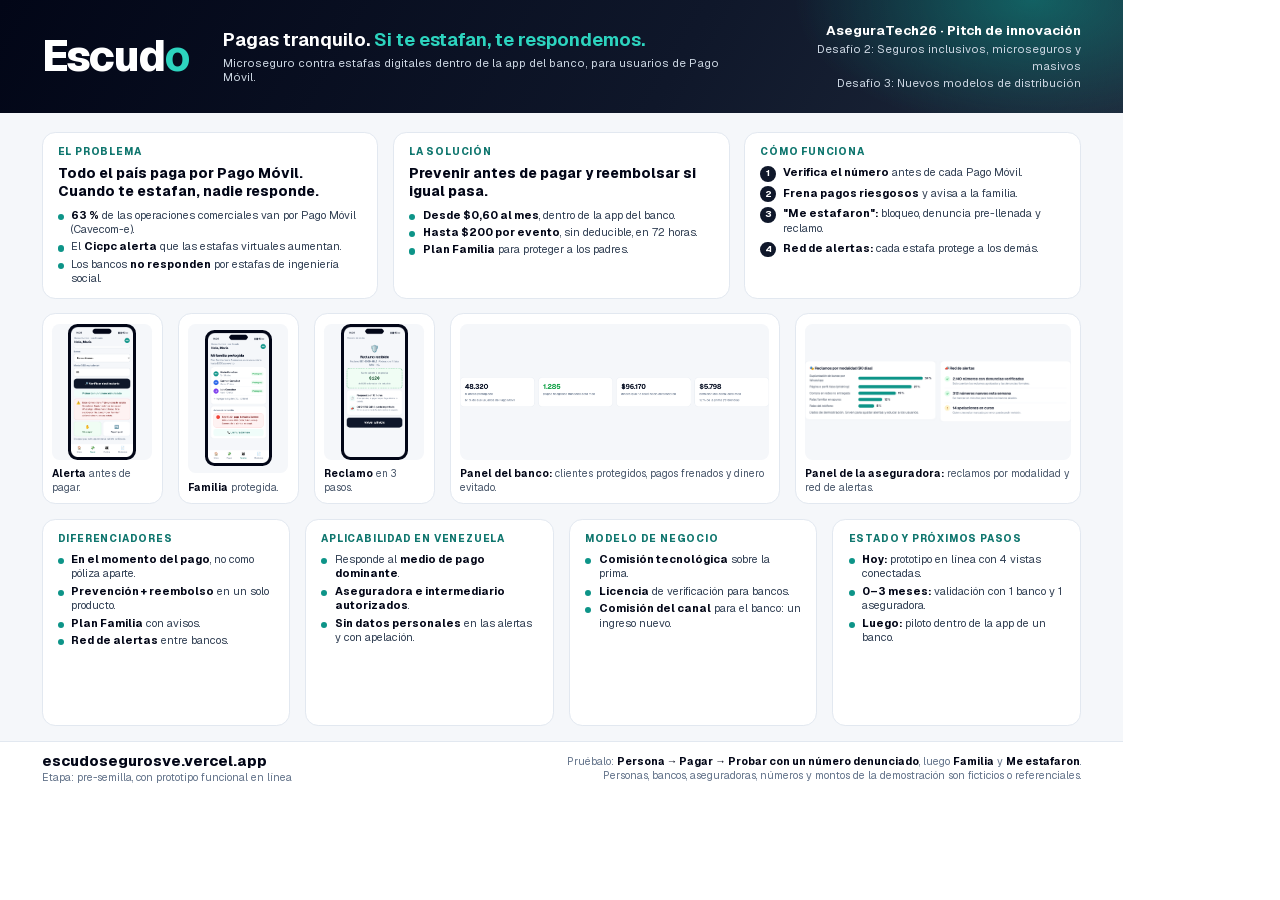
==== postulacion/lamina.html @ 5eb6fcda "Escudo: prototipo y postulación AseguraTech26" ====
<!DOCTYPE html>
<html lang="es">
<head>
<meta charset="utf-8">
<title>Escudo — Lámina resumen · AseguraTech26</title>
<style>
  @font-face { font-family: Geist; src: url(geist.woff2) format("woff2"); font-weight: 100 900; }
  @page { size: 297mm 210mm; margin: 0; }
  :root { --r50: #f0fdfa; --r100: #ccfbf1; --r200: #99f6e4; --r400: #2dd4bf; --r500: #0d9488; --r600: #0f766e; --t950: #020617; --t900: #0f172a; --t500: #64748b; --t200: #e2e8f0; }
  * { box-sizing: border-box; margin: 0; padding: 0; }
  html, body { width: 297mm; height: 210mm; }
  body { font-family: Geist, sans-serif; color: var(--t900); -webkit-print-color-adjust: exact; print-color-adjust: exact; font-size: 8.2pt; line-height: 1.32; }
  .hoja { width: 297mm; height: 210mm; display: grid; grid-template-rows: 30mm 1fr 14mm; overflow: hidden; background: #f5f7fa; }
  header { background: radial-gradient(90mm 50mm at 92% 0%, rgba(13,148,136,.55), transparent 70%), linear-gradient(120deg, #020617 0%, #0f172a 60%, #1e293b 100%); color: #fff; display: flex; align-items: center; padding: 0 11mm; gap: 9mm; }
  .logo { font-size: 32pt; font-weight: 800; letter-spacing: -0.04em; line-height: 1; }
  .logo b { color: var(--r400); }
  .lema { font-size: 14pt; font-weight: 650; line-height: 1.2; }
  .lema span { color: var(--r400); }
  .lema small { display: block; margin-top: 1.5mm; font-size: 8.5pt; font-weight: 400; color: #cbd5e1; }
  .sello { margin-left: auto; text-align: right; font-size: 8.5pt; color: #cbd5e1; line-height: 1.5; }
  .sello b { color: #fff; font-size: 10pt; }
  main { padding: 5mm 11mm 4mm; display: grid; grid-template-columns: 1fr 1fr 1fr; grid-template-rows: auto auto 1fr; gap: 3.8mm; }
  .caja { background: #fff; border-radius: 3.5mm; padding: 3.2mm 4mm; border: 0.3mm solid var(--t200); }
  h2 { font-size: 7.5pt; font-weight: 750; letter-spacing: 0.08em; text-transform: uppercase; color: var(--r600); margin-bottom: 1.8mm; }
  .grande { font-size: 10.4pt; font-weight: 750; line-height: 1.25; color: var(--t950); margin-bottom: 2mm; }
  ul { list-style: none; }
  li { position: relative; padding-left: 3.6mm; margin-top: 0.8mm; color: #334155; }
  li::before { content: ""; position: absolute; left: 0; top: 1.6mm; width: 1.6mm; height: 1.6mm; border-radius: 50%; background: var(--r500); }
  li b { color: var(--t950); }
  ol.pasos { list-style: none; counter-reset: p; }
  ol.pasos li { padding-left: 6mm; margin-top: 1.6mm; }
  ol.pasos li::before { counter-increment: p; content: counter(p); width: 4.2mm; height: 4.2mm; top: 0.1mm; background: var(--t900); color: #fff; font-size: 7pt; font-weight: 700; display: flex; align-items: center; justify-content: center; }
  .capturas { grid-column: 1 / 4; display: grid; grid-template-columns: 0.55fr 0.55fr 0.55fr 1.5fr 1.3fr; gap: 4mm; }
  .captura { background: #fff; border-radius: 3.5mm; border: 0.3mm solid var(--t200); padding: 2.5mm; display: flex; flex-direction: column; }
  .captura .img { flex: 1; border-radius: 2mm; overflow: hidden; background: #f5f7fa; height: 36mm; display: flex; align-items: center; justify-content: center; }
  .captura img { max-width: 100%; max-height: 36mm; display: block; }
  .captura img.tel { border-radius: 2.5mm; border: 0.8mm solid var(--t950); }
  .captura p { margin-top: 2mm; font-size: 7.6pt; color: #475569; }
  .captura p b { color: var(--t950); }
  .fila3 { grid-column: 1 / 4; display: grid; grid-template-columns: repeat(4, 1fr); gap: 4mm; }
  footer { background: #fff; border-top: 0.3mm solid var(--t200); display: flex; align-items: center; gap: 6mm; padding: 0 11mm; font-size: 8pt; color: var(--t500); }
  footer .url { font-size: 11pt; font-weight: 750; color: var(--t950); }
  footer .demo { margin-left: auto; text-align: right; }
  footer b { color: var(--t950); }
</style>
</head>
<body>
<div class="hoja">
  <header>
    <div class="logo">Escud<b>o</b></div>
    <div class="lema">Pagas tranquilo. <span>Si te estafan, te respondemos.</span>
      <small>Microseguro contra estafas digitales dentro de la app del banco, para usuarios de Pago Móvil.</small></div>
    <div class="sello"><b>AseguraTech26 · Pitch de innovación</b><br>Desafío 2: Seguros inclusivos, microseguros y masivos<br>Desafío 3: Nuevos modelos de distribución</div>
  </header>
  <main>
    <div class="caja">
      <h2>El problema</h2>
      <div class="grande">Todo el país paga por Pago Móvil. Cuando te estafan, nadie responde.</div>
      <ul>
        <li><b>63 %</b> de las operaciones comerciales van por Pago Móvil (Cavecom-e).</li>
        <li>El <b>Cicpc alerta</b> que las estafas virtuales aumentan.</li>
        <li>Los bancos <b>no responden</b> por estafas de ingeniería social.</li>
      </ul>
    </div>
    <div class="caja">
      <h2>La solución</h2>
      <div class="grande">Prevenir antes de pagar y reembolsar si igual pasa.</div>
      <ul>
        <li><b>Desde $0,60 al mes</b>, dentro de la app del banco.</li>
        <li><b>Hasta $200 por evento</b>, sin deducible, en 72 horas.</li>
        <li><b>Plan Familia</b> para proteger a los padres.</li>
      </ul>
    </div>
    <div class="caja">
      <h2>Cómo funciona</h2>
      <ol class="pasos">
        <li><b>Verifica el número</b> antes de cada Pago Móvil.</li>
        <li><b>Frena pagos riesgosos</b> y avisa a la familia.</li>
        <li><b>"Me estafaron":</b> bloqueo, denuncia pre-llenada y reclamo.</li>
        <li><b>Red de alertas:</b> cada estafa protege a los demás.</li>
      </ol>
    </div>
    <div class="capturas">
      <div class="captura"><div class="img"><img class="tel" src="img/tel-alerta.png"></div><p><b>Alerta</b> antes de pagar.</p></div>
      <div class="captura"><div class="img"><img class="tel" src="img/tel-familia.png"></div><p><b>Familia</b> protegida.</p></div>
      <div class="captura"><div class="img"><img class="tel" src="img/tel-enviado.png"></div><p><b>Reclamo</b> en 3 pasos.</p></div>
      <div class="captura"><div class="img"><img src="img/banco-kpis.png"></div><p><b>Panel del banco:</b> clientes protegidos, pagos frenados y dinero evitado.</p></div>
      <div class="captura"><div class="img"><img src="img/ase-graficos.png"></div><p><b>Panel de la aseguradora:</b> reclamos por modalidad y red de alertas.</p></div>
    </div>
    <div class="fila3">
      <div class="caja">
        <h2>Diferenciadores</h2>
        <ul>
          <li><b>En el momento del pago</b>, no como póliza aparte.</li>
          <li><b>Prevención + reembolso</b> en un solo producto.</li>
          <li><b>Plan Familia</b> con avisos.</li>
          <li><b>Red de alertas</b> entre bancos.</li>
        </ul>
      </div>
      <div class="caja">
        <h2>Aplicabilidad en Venezuela</h2>
        <ul>
          <li>Responde al <b>medio de pago dominante</b>.</li>
          <li><b>Aseguradora e intermediario autorizados</b>.</li>
          <li><b>Sin datos personales</b> en las alertas y con apelación.</li>
        </ul>
      </div>
      <div class="caja">
        <h2>Modelo de negocio</h2>
        <ul>
          <li><b>Comisión tecnológica</b> sobre la prima.</li>
          <li><b>Licencia</b> de verificación para bancos.</li>
          <li><b>Comisión del canal</b> para el banco: un ingreso nuevo.</li>
        </ul>
      </div>
      <div class="caja">
        <h2>Estado y próximos pasos</h2>
        <ul>
          <li><b>Hoy:</b> prototipo en línea con 4 vistas conectadas.</li>
          <li><b>0–3 meses:</b> validación con 1 banco y 1 aseguradora.</li>
          <li><b>Luego:</b> piloto dentro de la app de un banco.</li>
        </ul>
      </div>
    </div>
  </main>
  <footer>
    <div><div class="url">escudosegurosve.vercel.app</div>Etapa: pre-semilla, con prototipo funcional en línea</div>
    <div class="demo">Pruébalo: <b>Persona → Pagar → Probar con un número denunciado</b>, luego <b>Familia</b> y <b>Me estafaron</b>.<br>Personas, bancos, aseguradoras, números y montos de la demostración son ficticios o referenciales.</div>
  </footer>
</div>
</body>
</html>
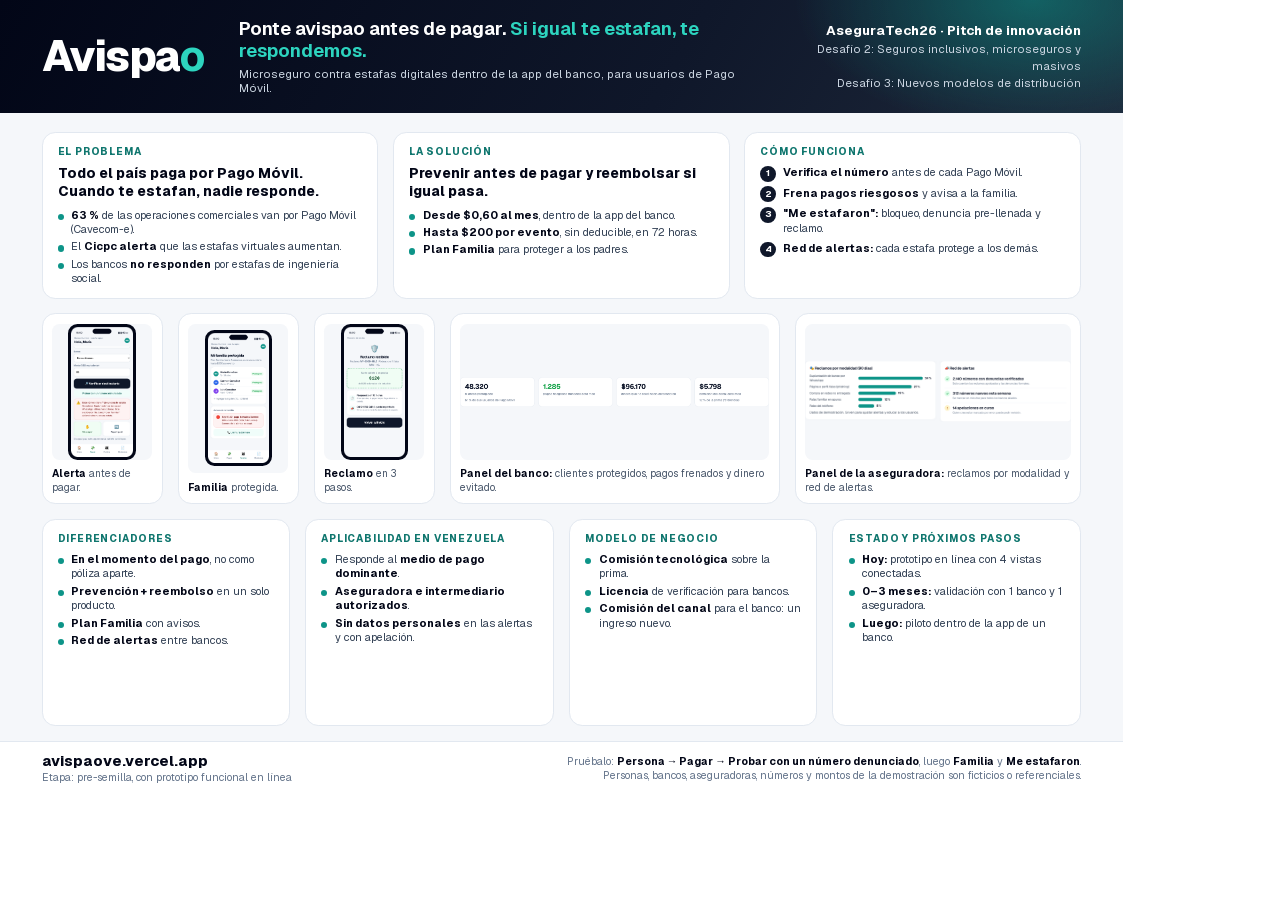
==== commit 3e05b9d7: "Nuevo nombre: Avispao" ====
--- a/postulacion/lamina.html
+++ b/postulacion/lamina.html
@@ -2,7 +2,7 @@
 <html lang="es">
 <head>
 <meta charset="utf-8">
-<title>Escudo — Lámina resumen · AseguraTech26</title>
+<title>Avispao — Lámina resumen · AseguraTech26</title>
 <style>
   @font-face { font-family: Geist; src: url(geist.woff2) format("woff2"); font-weight: 100 900; }
   @page { size: 297mm 210mm; margin: 0; }
@@ -47,8 +47,8 @@
 <body>
 <div class="hoja">
   <header>
-    <div class="logo">Escud<b>o</b></div>
-    <div class="lema">Pagas tranquilo. <span>Si te estafan, te respondemos.</span>
+    <div class="logo">Avispa<b>o</b></div>
+    <div class="lema">Ponte avispao antes de pagar. <span>Si igual te estafan, te respondemos.</span>
       <small>Microseguro contra estafas digitales dentro de la app del banco, para usuarios de Pago Móvil.</small></div>
     <div class="sello"><b>AseguraTech26 · Pitch de innovación</b><br>Desafío 2: Seguros inclusivos, microseguros y masivos<br>Desafío 3: Nuevos modelos de distribución</div>
   </header>
@@ -124,7 +124,7 @@
     </div>
   </main>
   <footer>
-    <div><div class="url">escudosegurosve.vercel.app</div>Etapa: pre-semilla, con prototipo funcional en línea</div>
+    <div><div class="url">avispaove.vercel.app</div>Etapa: pre-semilla, con prototipo funcional en línea</div>
     <div class="demo">Pruébalo: <b>Persona → Pagar → Probar con un número denunciado</b>, luego <b>Familia</b> y <b>Me estafaron</b>.<br>Personas, bancos, aseguradoras, números y montos de la demostración son ficticios o referenciales.</div>
   </footer>
 </div>
